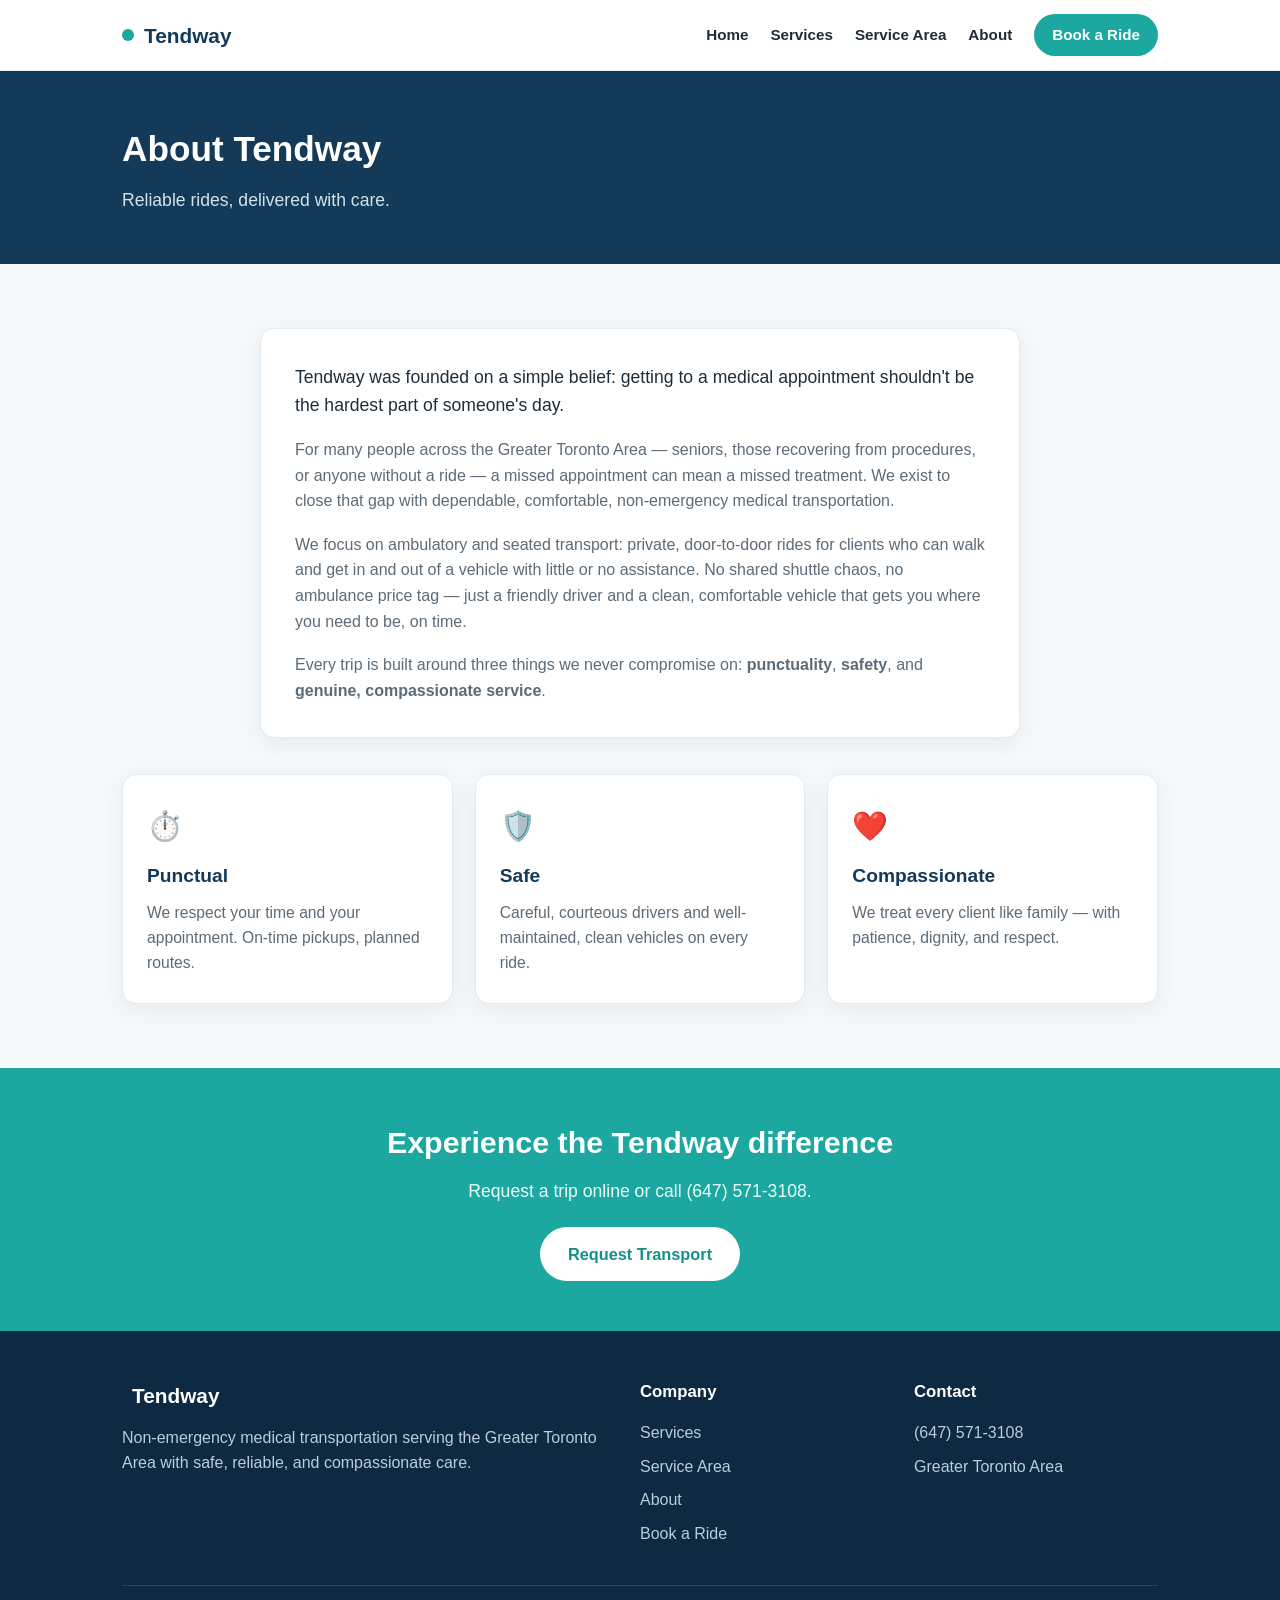
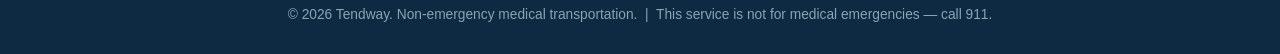
==== about.html @ b4420590 "Tendway website: multi-page site + booking form (Cloudflare Pages)" ====
<!DOCTYPE html>
<html lang="en">
<head>
<meta charset="UTF-8">
<meta name="viewport" content="width=device-width, initial-scale=1.0">
<title>About | Tendway Medical Transport</title>
<meta name="description" content="Tendway is a GTA-based non-emergency medical transportation service built on punctuality, safety, and compassionate care.">
<link rel="stylesheet" href="/styles.css">
</head>
<body>

<header class="site">
  <nav class="nav">
    <a href="/" class="brand"><span class="dot"></span>Tendway</a>
    <div class="navlinks">
      <a href="/">Home</a>
      <a href="/services.html">Services</a>
      <a href="/service-area.html">Service Area</a>
      <a href="/about.html">About</a>
      <a href="/contact.html" class="nav-cta">Book a Ride</a>
    </div>
  </nav>
</header>

<section class="page-hero">
  <div class="container">
    <h1>About Tendway</h1>
    <p>Reliable rides, delivered with care.</p>
  </div>
</section>

<section class="block">
  <div class="container">
    <div class="form-wrap" style="max-width:760px;">
      <p style="font-size:1.1rem; margin-bottom:18px;">Tendway was founded on a simple belief: getting to a medical appointment shouldn't be the hardest part of someone's day.</p>
      <p style="color:var(--muted); margin-bottom:18px;">For many people across the Greater Toronto Area — seniors, those recovering from procedures, or anyone without a ride — a missed appointment can mean a missed treatment. We exist to close that gap with dependable, comfortable, non-emergency medical transportation.</p>
      <p style="color:var(--muted); margin-bottom:18px;">We focus on ambulatory and seated transport: private, door-to-door rides for clients who can walk and get in and out of a vehicle with little or no assistance. No shared shuttle chaos, no ambulance price tag — just a friendly driver and a clean, comfortable vehicle that gets you where you need to be, on time.</p>
      <p style="color:var(--muted);">Every trip is built around three things we never compromise on: <strong>punctuality</strong>, <strong>safety</strong>, and <strong>genuine, compassionate service</strong>.</p>
    </div>

    <div class="cards" style="margin-top:36px;">
      <div class="card"><span class="ic">⏱️</span><h3>Punctual</h3><p>We respect your time and your appointment. On-time pickups, planned routes.</p></div>
      <div class="card"><span class="ic">🛡️</span><h3>Safe</h3><p>Careful, courteous drivers and well-maintained, clean vehicles on every ride.</p></div>
      <div class="card"><span class="ic">❤️</span><h3>Compassionate</h3><p>We treat every client like family — with patience, dignity, and respect.</p></div>
    </div>
  </div>
</section>

<section class="cta-strip">
  <div class="container">
    <h2>Experience the Tendway difference</h2>
    <p>Request a trip online or call (647) 571-3108.</p>
    <a href="/contact.html" class="btn btn-primary">Request Transport</a>
  </div>
</section>

<footer class="site">
  <div class="container">
    <div class="foot-grid">
      <div>
        <div class="foot-brand"><span class="dot" style="background:var(--teal)"></span>Tendway</div>
        <p>Non-emergency medical transportation serving the Greater Toronto Area with safe, reliable, and compassionate care.</p>
      </div>
      <div>
        <h4>Company</h4>
        <a href="/services.html">Services</a>
        <a href="/service-area.html">Service Area</a>
        <a href="/about.html">About</a>
        <a href="/contact.html">Book a Ride</a>
      </div>
      <div>
        <h4>Contact</h4>
        <a href="tel:+16475713108">(647) 571-3108</a>
        <a href="/service-area.html">Greater Toronto Area</a>
      </div>
    </div>
    <div class="foot-bottom">© 2026 Tendway. Non-emergency medical transportation. &nbsp;|&nbsp; This service is not for medical emergencies — call 911.</div>
  </div>
</footer>

</body>
</html>
---- styles.css ----
:root {
  --navy: #143a5a;
  --navy-deep: #0e2a42;
  --teal: #1ca7a0;
  --teal-dark: #178f89;
  --bg: #f6f9fb;
  --text: #1f2d3a;
  --muted: #5c6b78;
  --line: #e2e9ef;
  --white: #ffffff;
  --shadow: 0 6px 24px rgba(20, 58, 90, 0.08);
  --radius: 14px;
}

* { box-sizing: border-box; margin: 0; padding: 0; }

html { scroll-behavior: smooth; }

body {
  font-family: -apple-system, BlinkMacSystemFont, "Segoe UI", Roboto, Helvetica, Arial, sans-serif;
  color: var(--text);
  background: var(--bg);
  line-height: 1.6;
  -webkit-font-smoothing: antialiased;
}

a { color: var(--teal-dark); text-decoration: none; }
a:hover { text-decoration: underline; }

.container { max-width: 1080px; margin: 0 auto; padding: 0 22px; }

/* Header / Nav */
header.site {
  background: var(--white);
  border-bottom: 1px solid var(--line);
  position: sticky;
  top: 0;
  z-index: 100;
}
.nav {
  display: flex;
  align-items: center;
  justify-content: space-between;
  padding: 14px 22px;
  max-width: 1080px;
  margin: 0 auto;
  flex-wrap: wrap;
  gap: 10px;
}
.brand { display: flex; align-items: center; gap: 10px; font-weight: 800; font-size: 1.3rem; color: var(--navy); }
.brand .dot { width: 12px; height: 12px; border-radius: 50%; background: var(--teal); display: inline-block; }
.brand:hover { text-decoration: none; }
.navlinks { display: flex; gap: 22px; align-items: center; flex-wrap: wrap; }
.navlinks a { color: var(--text); font-weight: 600; font-size: 0.95rem; }
.navlinks a:hover { color: var(--teal-dark); text-decoration: none; }
.nav-cta {
  background: var(--teal);
  color: #fff !important;
  padding: 9px 18px;
  border-radius: 999px;
  font-weight: 700;
}
.nav-cta:hover { background: var(--teal-dark); text-decoration: none; }

/* Hero */
.hero {
  background: linear-gradient(135deg, var(--navy) 0%, var(--navy-deep) 100%);
  color: #fff;
  padding: 72px 0 80px;
}
.hero h1 { font-size: 2.6rem; line-height: 1.15; margin-bottom: 16px; font-weight: 800; }
.hero p.lead { font-size: 1.2rem; color: #cfe3ee; max-width: 620px; margin-bottom: 28px; }
.hero .actions { display: flex; gap: 14px; flex-wrap: wrap; align-items: center; }
.btn {
  display: inline-block;
  padding: 14px 28px;
  border-radius: 999px;
  font-weight: 700;
  font-size: 1.02rem;
  cursor: pointer;
  border: none;
}
.btn-primary { background: var(--teal); color: #fff; }
.btn-primary:hover { background: var(--teal-dark); text-decoration: none; }
.btn-ghost { background: rgba(255,255,255,0.12); color: #fff; border: 1px solid rgba(255,255,255,0.35); }
.btn-ghost:hover { background: rgba(255,255,255,0.2); text-decoration: none; }
.phone-big { font-size: 1.25rem; font-weight: 800; color: #fff; }
.phone-big:hover { text-decoration: none; color: #fff; }

.trustbar { display: flex; gap: 26px; flex-wrap: wrap; margin-top: 34px; }
.trustbar .item { display: flex; align-items: center; gap: 8px; color: #bcd6e5; font-size: 0.95rem; font-weight: 600; }
.trustbar .item span.ic { color: var(--teal); font-size: 1.2rem; }

/* Sections */
section.block { padding: 64px 0; }
section.block.alt { background: var(--white); }
.section-head { text-align: center; max-width: 660px; margin: 0 auto 44px; }
.section-head h2 { font-size: 2rem; color: var(--navy); margin-bottom: 12px; }
.section-head p { color: var(--muted); font-size: 1.08rem; }
.eyebrow { color: var(--teal-dark); font-weight: 800; letter-spacing: 0.08em; text-transform: uppercase; font-size: 0.82rem; margin-bottom: 8px; }

/* Cards */
.cards { display: grid; grid-template-columns: repeat(auto-fit, minmax(260px, 1fr)); gap: 22px; }
.card {
  background: var(--white);
  border: 1px solid var(--line);
  border-radius: var(--radius);
  padding: 28px 24px;
  box-shadow: var(--shadow);
}
section.block.alt .card { background: var(--bg); }
.card .ic { font-size: 1.8rem; margin-bottom: 12px; display: block; }
.card h3 { color: var(--navy); font-size: 1.2rem; margin-bottom: 8px; }
.card p { color: var(--muted); font-size: 0.98rem; }

/* Service area list */
.area-grid { display: grid; grid-template-columns: repeat(auto-fit, minmax(150px, 1fr)); gap: 10px; max-width: 760px; margin: 0 auto; }
.area-grid div { background: var(--white); border: 1px solid var(--line); border-radius: 10px; padding: 12px 16px; font-weight: 600; color: var(--navy); text-align: center; }

/* CTA strip */
.cta-strip { background: var(--teal); color: #fff; padding: 50px 0; text-align: center; }
.cta-strip h2 { font-size: 1.9rem; margin-bottom: 10px; }
.cta-strip p { font-size: 1.1rem; margin-bottom: 22px; color: #e6fffb; }
.cta-strip .btn-primary { background: #fff; color: var(--teal-dark); }
.cta-strip .btn-primary:hover { background: #eafffd; }

/* Form */
.form-wrap { max-width: 680px; margin: 0 auto; background: var(--white); border: 1px solid var(--line); border-radius: var(--radius); padding: 34px; box-shadow: var(--shadow); }
.form-row { display: grid; grid-template-columns: 1fr 1fr; gap: 16px; }
.field { margin-bottom: 16px; }
.field label { display: block; font-weight: 700; color: var(--navy); margin-bottom: 6px; font-size: 0.92rem; }
.field input, .field select, .field textarea {
  width: 100%;
  padding: 12px 14px;
  border: 1px solid var(--line);
  border-radius: 10px;
  font-size: 1rem;
  font-family: inherit;
  color: var(--text);
  background: #fbfdfe;
}
.field input:focus, .field select:focus, .field textarea:focus { outline: none; border-color: var(--teal); }
.field textarea { resize: vertical; min-height: 90px; }
.form-note { font-size: 0.86rem; color: var(--muted); margin-top: 4px; }
.form-msg { padding: 14px 16px; border-radius: 10px; margin-bottom: 18px; font-weight: 600; display: none; }
.form-msg.ok { background: #e7f8f6; color: var(--teal-dark); display: block; }
.form-msg.err { background: #fdecec; color: #c0392b; display: block; }

/* Footer */
footer.site { background: var(--navy-deep); color: #b9cdda; padding: 48px 0 28px; }
.foot-grid { display: grid; grid-template-columns: 2fr 1fr 1fr; gap: 30px; margin-bottom: 30px; }
footer.site h4 { color: #fff; margin-bottom: 14px; font-size: 1.05rem; }
footer.site a { color: #b9cdda; display: block; margin-bottom: 8px; }
footer.site a:hover { color: #fff; }
.foot-brand { display: flex; align-items: center; gap: 10px; font-weight: 800; font-size: 1.3rem; color: #fff; margin-bottom: 12px; }
.foot-bottom { border-top: 1px solid rgba(255,255,255,0.12); padding-top: 18px; font-size: 0.86rem; color: #8aa3b3; text-align: center; }

/* Page hero (subpages) */
.page-hero { background: var(--navy); color: #fff; padding: 50px 0; }
.page-hero h1 { font-size: 2.2rem; margin-bottom: 8px; }
.page-hero p { color: #cfe3ee; font-size: 1.1rem; }

@media (max-width: 720px) {
  .hero h1 { font-size: 2rem; }
  .form-row { grid-template-columns: 1fr; }
  .foot-grid { grid-template-columns: 1fr; }
  .navlinks { width: 100%; justify-content: flex-start; }
}
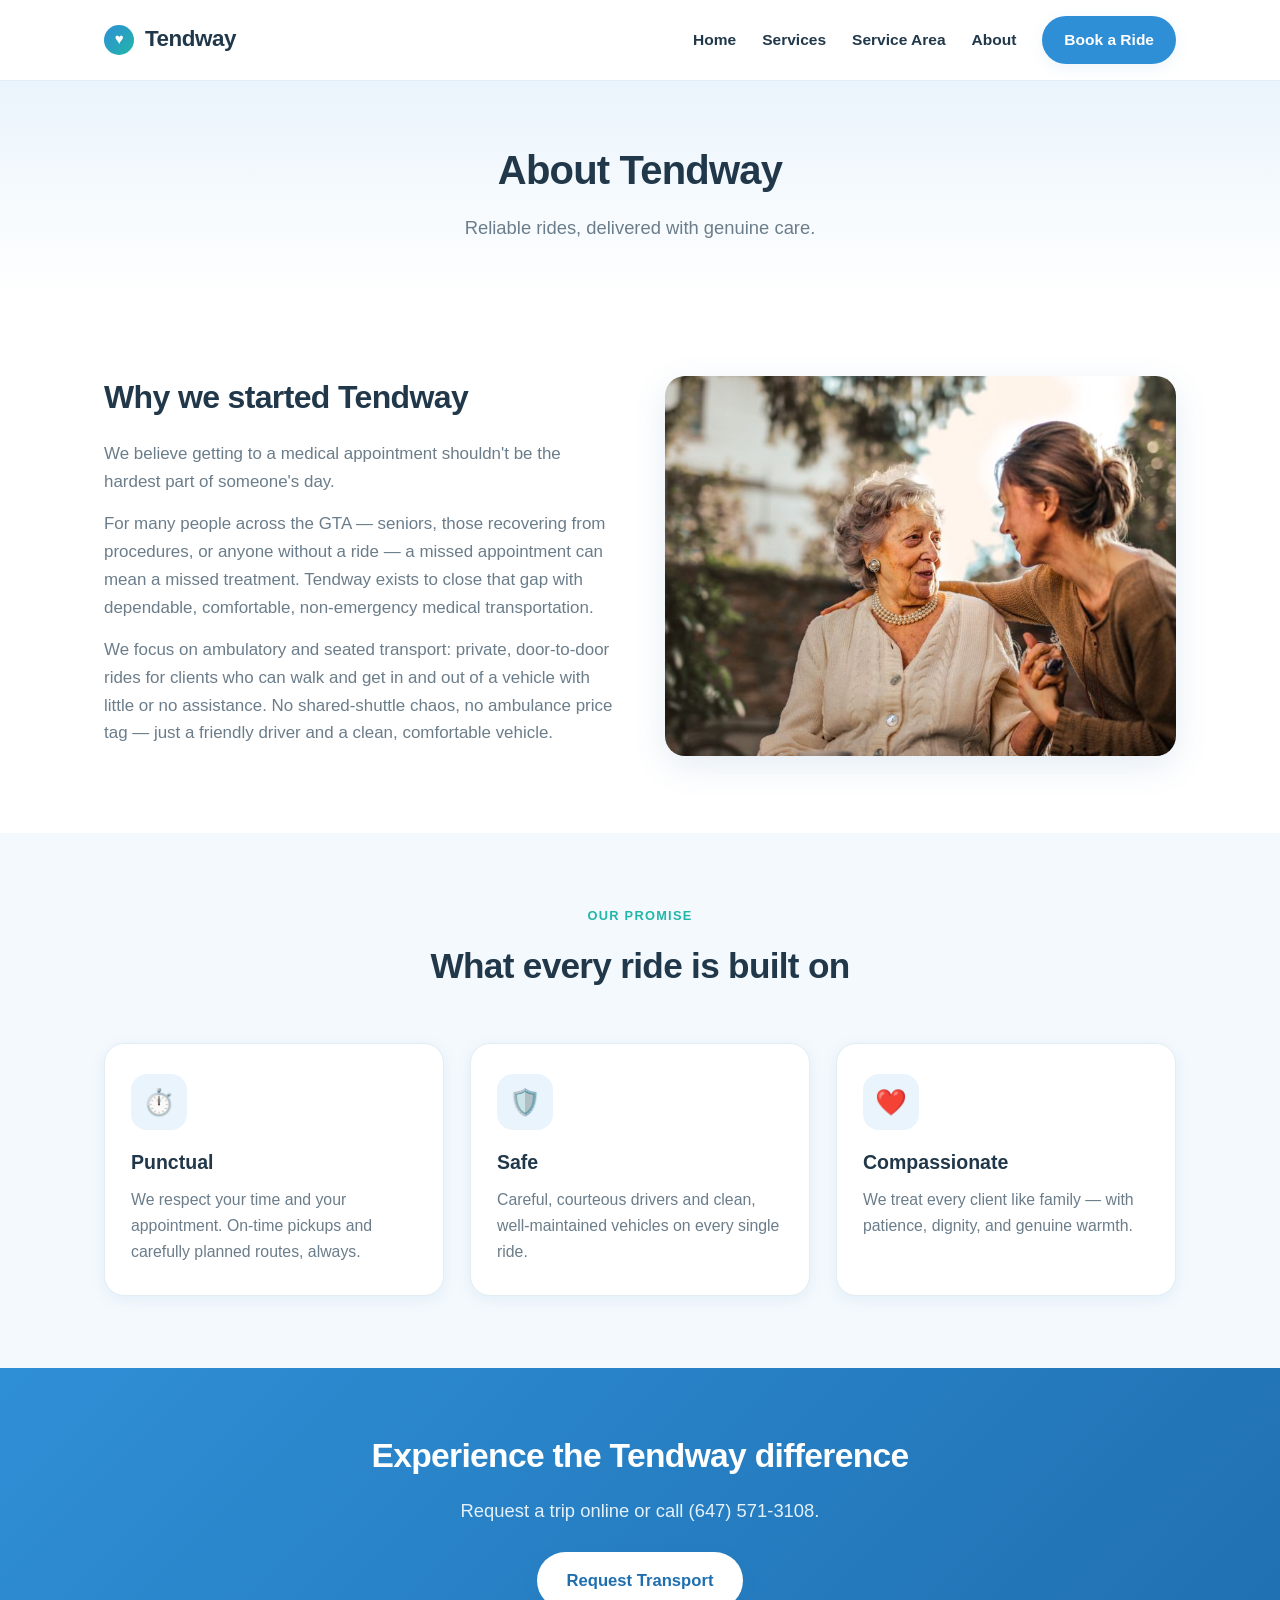
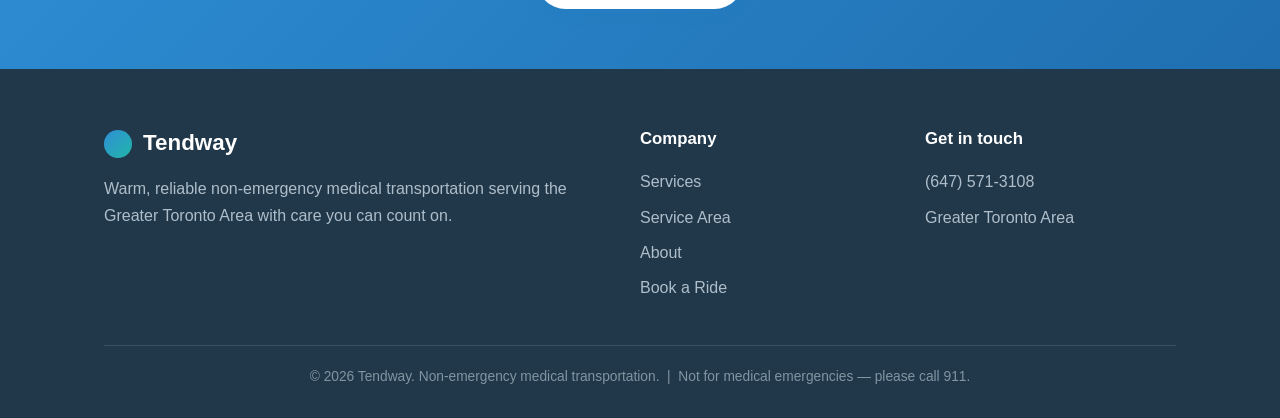
==== commit f66a5575: "Warm redesign: sky-blue palette, photo hero, feature rows, testimonials with faces, real photography" ====
--- a/about.html
+++ b/about.html
@@ -4,14 +4,14 @@
 <meta charset="UTF-8">
 <meta name="viewport" content="width=device-width, initial-scale=1.0">
 <title>About | Tendway Medical Transport</title>
-<meta name="description" content="Tendway is a GTA-based non-emergency medical transportation service built on punctuality, safety, and compassionate care.">
+<meta name="description" content="Tendway is a GTA-based non-emergency medical transportation service built on punctuality, safety, and warm, compassionate care.">
 <link rel="stylesheet" href="/styles.css">
 </head>
 <body>
 
 <header class="site">
   <nav class="nav">
-    <a href="/" class="brand"><span class="dot"></span>Tendway</a>
+    <a href="/" class="brand"><span class="dot">♥</span>Tendway</a>
     <div class="navlinks">
       <a href="/">Home</a>
       <a href="/services.html">Services</a>
@@ -25,23 +25,29 @@
 <section class="page-hero">
   <div class="container">
     <h1>About Tendway</h1>
-    <p>Reliable rides, delivered with care.</p>
+    <p>Reliable rides, delivered with genuine care.</p>
   </div>
 </section>
 
 <section class="block">
+  <div class="container feature">
+    <div class="feature-text">
+      <h2>Why we started Tendway</h2>
+      <p>We believe getting to a medical appointment shouldn't be the hardest part of someone's day.</p>
+      <p>For many people across the GTA — seniors, those recovering from procedures, or anyone without a ride — a missed appointment can mean a missed treatment. Tendway exists to close that gap with dependable, comfortable, non-emergency medical transportation.</p>
+      <p>We focus on ambulatory and seated transport: private, door-to-door rides for clients who can walk and get in and out of a vehicle with little or no assistance. No shared-shuttle chaos, no ambulance price tag — just a friendly driver and a clean, comfortable vehicle.</p>
+    </div>
+    <img class="feature-img" src="/img/senior.jpg" alt="A caregiver and senior smiling together">
+  </div>
+</section>
+
+<section class="block tint">
   <div class="container">
-    <div class="form-wrap" style="max-width:760px;">
-      <p style="font-size:1.1rem; margin-bottom:18px;">Tendway was founded on a simple belief: getting to a medical appointment shouldn't be the hardest part of someone's day.</p>
-      <p style="color:var(--muted); margin-bottom:18px;">For many people across the Greater Toronto Area — seniors, those recovering from procedures, or anyone without a ride — a missed appointment can mean a missed treatment. We exist to close that gap with dependable, comfortable, non-emergency medical transportation.</p>
-      <p style="color:var(--muted); margin-bottom:18px;">We focus on ambulatory and seated transport: private, door-to-door rides for clients who can walk and get in and out of a vehicle with little or no assistance. No shared shuttle chaos, no ambulance price tag — just a friendly driver and a clean, comfortable vehicle that gets you where you need to be, on time.</p>
-      <p style="color:var(--muted);">Every trip is built around three things we never compromise on: <strong>punctuality</strong>, <strong>safety</strong>, and <strong>genuine, compassionate service</strong>.</p>
-    </div>
-
-    <div class="cards" style="margin-top:36px;">
-      <div class="card"><span class="ic">⏱️</span><h3>Punctual</h3><p>We respect your time and your appointment. On-time pickups, planned routes.</p></div>
-      <div class="card"><span class="ic">🛡️</span><h3>Safe</h3><p>Careful, courteous drivers and well-maintained, clean vehicles on every ride.</p></div>
-      <div class="card"><span class="ic">❤️</span><h3>Compassionate</h3><p>We treat every client like family — with patience, dignity, and respect.</p></div>
+    <div class="section-head"><div class="eyebrow">Our promise</div><h2>What every ride is built on</h2></div>
+    <div class="cards">
+      <div class="card"><div class="ic-circle">⏱️</div><h3>Punctual</h3><p>We respect your time and your appointment. On-time pickups and carefully planned routes, always.</p></div>
+      <div class="card"><div class="ic-circle">🛡️</div><h3>Safe</h3><p>Careful, courteous drivers and clean, well-maintained vehicles on every single ride.</p></div>
+      <div class="card"><div class="ic-circle">❤️</div><h3>Compassionate</h3><p>We treat every client like family — with patience, dignity, and genuine warmth.</p></div>
     </div>
   </div>
 </section>
@@ -58,23 +64,13 @@
   <div class="container">
     <div class="foot-grid">
       <div>
-        <div class="foot-brand"><span class="dot" style="background:var(--teal)"></span>Tendway</div>
-        <p>Non-emergency medical transportation serving the Greater Toronto Area with safe, reliable, and compassionate care.</p>
+        <div class="foot-brand"><span class="dot"></span>Tendway</div>
+        <p>Warm, reliable non-emergency medical transportation serving the Greater Toronto Area with care you can count on.</p>
       </div>
-      <div>
-        <h4>Company</h4>
-        <a href="/services.html">Services</a>
-        <a href="/service-area.html">Service Area</a>
-        <a href="/about.html">About</a>
-        <a href="/contact.html">Book a Ride</a>
-      </div>
-      <div>
-        <h4>Contact</h4>
-        <a href="tel:+16475713108">(647) 571-3108</a>
-        <a href="/service-area.html">Greater Toronto Area</a>
-      </div>
+      <div><h4>Company</h4><a href="/services.html">Services</a><a href="/service-area.html">Service Area</a><a href="/about.html">About</a><a href="/contact.html">Book a Ride</a></div>
+      <div><h4>Get in touch</h4><a href="tel:+16475713108">(647) 571-3108</a><a href="/service-area.html">Greater Toronto Area</a></div>
     </div>
-    <div class="foot-bottom">© 2026 Tendway. Non-emergency medical transportation. &nbsp;|&nbsp; This service is not for medical emergencies — call 911.</div>
+    <div class="foot-bottom">© 2026 Tendway. Non-emergency medical transportation. &nbsp;|&nbsp; Not for medical emergencies — please call 911.</div>
   </div>
 </footer>
 
--- a/styles.css
+++ b/styles.css
@@ -1,168 +1,160 @@
 :root {
-  --navy: #143a5a;
-  --navy-deep: #0e2a42;
-  --teal: #1ca7a0;
-  --teal-dark: #178f89;
-  --bg: #f6f9fb;
-  --text: #1f2d3a;
-  --muted: #5c6b78;
-  --line: #e2e9ef;
+  --sky: #2f8fd6;
+  --sky-deep: #1f6fb0;
+  --sky-soft: #eaf4fc;
+  --sky-mist: #f4f9fd;
+  --accent: #21b6a8;
+  --ink: #21384a;
+  --text: #3a4d5c;
+  --muted: #6b7d8a;
+  --line: #e3edf4;
   --white: #ffffff;
-  --shadow: 0 6px 24px rgba(20, 58, 90, 0.08);
-  --radius: 14px;
+  --warm: #fff7ec;
+  --shadow: 0 10px 34px rgba(31, 111, 176, 0.12);
+  --shadow-sm: 0 4px 16px rgba(31, 111, 176, 0.08);
+  --radius: 20px;
+  --radius-sm: 14px;
 }
 
 * { box-sizing: border-box; margin: 0; padding: 0; }
-
 html { scroll-behavior: smooth; }
-
 body {
-  font-family: -apple-system, BlinkMacSystemFont, "Segoe UI", Roboto, Helvetica, Arial, sans-serif;
+  font-family: "Segoe UI", -apple-system, BlinkMacSystemFont, Roboto, Helvetica, Arial, sans-serif;
   color: var(--text);
-  background: var(--bg);
-  line-height: 1.6;
+  background: var(--white);
+  line-height: 1.65;
   -webkit-font-smoothing: antialiased;
 }
-
-a { color: var(--teal-dark); text-decoration: none; }
+a { color: var(--sky-deep); text-decoration: none; }
 a:hover { text-decoration: underline; }
-
-.container { max-width: 1080px; margin: 0 auto; padding: 0 22px; }
+.container { max-width: 1120px; margin: 0 auto; padding: 0 24px; }
+img { max-width: 100%; display: block; }
 
 /* Header / Nav */
-header.site {
-  background: var(--white);
-  border-bottom: 1px solid var(--line);
-  position: sticky;
-  top: 0;
-  z-index: 100;
-}
-.nav {
-  display: flex;
-  align-items: center;
-  justify-content: space-between;
-  padding: 14px 22px;
-  max-width: 1080px;
-  margin: 0 auto;
-  flex-wrap: wrap;
-  gap: 10px;
-}
-.brand { display: flex; align-items: center; gap: 10px; font-weight: 800; font-size: 1.3rem; color: var(--navy); }
-.brand .dot { width: 12px; height: 12px; border-radius: 50%; background: var(--teal); display: inline-block; }
+header.site { background: var(--white); border-bottom: 1px solid var(--line); position: sticky; top: 0; z-index: 100; }
+.nav { display: flex; align-items: center; justify-content: space-between; padding: 16px 24px; max-width: 1120px; margin: 0 auto; flex-wrap: wrap; gap: 10px; }
+.brand { display: flex; align-items: center; gap: 11px; font-weight: 800; font-size: 1.4rem; color: var(--ink); letter-spacing: -0.02em; }
+.brand .dot { width: 30px; height: 30px; border-radius: 50%; background: linear-gradient(135deg, var(--sky), var(--accent)); display: inline-flex; align-items: center; justify-content: center; color:#fff; font-size:15px; }
 .brand:hover { text-decoration: none; }
-.navlinks { display: flex; gap: 22px; align-items: center; flex-wrap: wrap; }
-.navlinks a { color: var(--text); font-weight: 600; font-size: 0.95rem; }
-.navlinks a:hover { color: var(--teal-dark); text-decoration: none; }
-.nav-cta {
-  background: var(--teal);
-  color: #fff !important;
-  padding: 9px 18px;
-  border-radius: 999px;
-  font-weight: 700;
-}
-.nav-cta:hover { background: var(--teal-dark); text-decoration: none; }
+.navlinks { display: flex; gap: 26px; align-items: center; flex-wrap: wrap; }
+.navlinks a { color: var(--ink); font-weight: 600; font-size: 0.97rem; }
+.navlinks a:hover { color: var(--sky-deep); text-decoration: none; }
+.nav-cta { background: var(--sky); color: #fff !important; padding: 11px 22px; border-radius: 999px; font-weight: 700; box-shadow: var(--shadow-sm); }
+.nav-cta:hover { background: var(--sky-deep); text-decoration: none; }
 
 /* Hero */
-.hero {
-  background: linear-gradient(135deg, var(--navy) 0%, var(--navy-deep) 100%);
-  color: #fff;
-  padding: 72px 0 80px;
-}
-.hero h1 { font-size: 2.6rem; line-height: 1.15; margin-bottom: 16px; font-weight: 800; }
-.hero p.lead { font-size: 1.2rem; color: #cfe3ee; max-width: 620px; margin-bottom: 28px; }
-.hero .actions { display: flex; gap: 14px; flex-wrap: wrap; align-items: center; }
-.btn {
-  display: inline-block;
-  padding: 14px 28px;
-  border-radius: 999px;
-  font-weight: 700;
-  font-size: 1.02rem;
-  cursor: pointer;
-  border: none;
-}
-.btn-primary { background: var(--teal); color: #fff; }
-.btn-primary:hover { background: var(--teal-dark); text-decoration: none; }
-.btn-ghost { background: rgba(255,255,255,0.12); color: #fff; border: 1px solid rgba(255,255,255,0.35); }
-.btn-ghost:hover { background: rgba(255,255,255,0.2); text-decoration: none; }
-.phone-big { font-size: 1.25rem; font-weight: 800; color: #fff; }
-.phone-big:hover { text-decoration: none; color: #fff; }
+.hero { background: linear-gradient(180deg, var(--sky-soft) 0%, var(--white) 100%); padding: 60px 0 70px; }
+.hero-grid { display: grid; grid-template-columns: 1.05fr 0.95fr; gap: 48px; align-items: center; }
+.hero .pill { display: inline-flex; align-items: center; gap: 8px; background: var(--white); color: var(--sky-deep); font-weight: 700; font-size: 0.85rem; padding: 7px 16px; border-radius: 999px; box-shadow: var(--shadow-sm); margin-bottom: 20px; }
+.hero h1 { font-size: 3rem; line-height: 1.1; margin-bottom: 18px; font-weight: 800; color: var(--ink); letter-spacing: -0.02em; }
+.hero h1 .hl { color: var(--sky-deep); }
+.hero p.lead { font-size: 1.18rem; color: var(--muted); max-width: 540px; margin-bottom: 30px; }
+.hero .actions { display: flex; gap: 16px; flex-wrap: wrap; align-items: center; }
+.hero-img-wrap { position: relative; }
+.hero-img { border-radius: 28px; box-shadow: var(--shadow); width: 100%; height: 460px; object-fit: cover; }
+.hero-badge { position: absolute; bottom: -18px; left: -18px; background: #fff; border-radius: 18px; box-shadow: var(--shadow); padding: 16px 20px; display: flex; align-items: center; gap: 12px; }
+.hero-badge .big { font-size: 1.5rem; font-weight: 800; color: var(--sky-deep); line-height: 1; }
+.hero-badge .small { font-size: 0.82rem; color: var(--muted); font-weight: 600; }
 
-.trustbar { display: flex; gap: 26px; flex-wrap: wrap; margin-top: 34px; }
-.trustbar .item { display: flex; align-items: center; gap: 8px; color: #bcd6e5; font-size: 0.95rem; font-weight: 600; }
-.trustbar .item span.ic { color: var(--teal); font-size: 1.2rem; }
+.btn { display: inline-flex; align-items:center; gap:8px; padding: 15px 30px; border-radius: 999px; font-weight: 700; font-size: 1.04rem; cursor: pointer; border: none; transition: transform .08s ease, background .15s ease; }
+.btn:active { transform: translateY(1px); }
+.btn-primary { background: var(--sky); color: #fff; box-shadow: var(--shadow-sm); }
+.btn-primary:hover { background: var(--sky-deep); text-decoration: none; }
+.btn-ghost { background: #fff; color: var(--sky-deep); border: 1.5px solid var(--line); }
+.btn-ghost:hover { background: var(--sky-mist); text-decoration: none; }
+.phone-inline { font-size: 1.1rem; font-weight: 800; color: var(--ink); }
+.phone-inline:hover { text-decoration: none; color: var(--sky-deep); }
+
+.trustbar { display: flex; gap: 24px; flex-wrap: wrap; margin-top: 32px; }
+.trustbar .item { display: flex; align-items: center; gap: 8px; color: var(--text); font-size: 0.94rem; font-weight: 600; }
+.trustbar .item span.ic { color: var(--accent); font-size: 1.15rem; }
 
 /* Sections */
-section.block { padding: 64px 0; }
-section.block.alt { background: var(--white); }
-.section-head { text-align: center; max-width: 660px; margin: 0 auto 44px; }
-.section-head h2 { font-size: 2rem; color: var(--navy); margin-bottom: 12px; }
-.section-head p { color: var(--muted); font-size: 1.08rem; }
-.eyebrow { color: var(--teal-dark); font-weight: 800; letter-spacing: 0.08em; text-transform: uppercase; font-size: 0.82rem; margin-bottom: 8px; }
+section.block { padding: 72px 0; }
+section.block.tint { background: var(--sky-mist); }
+.section-head { text-align: center; max-width: 680px; margin: 0 auto 48px; }
+.section-head h2 { font-size: 2.2rem; color: var(--ink); margin-bottom: 14px; letter-spacing: -0.02em; }
+.section-head p { color: var(--muted); font-size: 1.1rem; }
+.eyebrow { color: var(--accent); font-weight: 800; letter-spacing: 0.1em; text-transform: uppercase; font-size: 0.8rem; margin-bottom: 10px; }
 
 /* Cards */
-.cards { display: grid; grid-template-columns: repeat(auto-fit, minmax(260px, 1fr)); gap: 22px; }
-.card {
-  background: var(--white);
-  border: 1px solid var(--line);
-  border-radius: var(--radius);
-  padding: 28px 24px;
-  box-shadow: var(--shadow);
-}
-section.block.alt .card { background: var(--bg); }
-.card .ic { font-size: 1.8rem; margin-bottom: 12px; display: block; }
-.card h3 { color: var(--navy); font-size: 1.2rem; margin-bottom: 8px; }
-.card p { color: var(--muted); font-size: 0.98rem; }
+.cards { display: grid; grid-template-columns: repeat(auto-fit, minmax(270px, 1fr)); gap: 26px; }
+.card { background: var(--white); border: 1px solid var(--line); border-radius: var(--radius); padding: 30px 26px; box-shadow: var(--shadow-sm); transition: transform .15s ease, box-shadow .15s ease; }
+.card:hover { transform: translateY(-4px); box-shadow: var(--shadow); }
+.card .ic-circle { width: 56px; height: 56px; border-radius: 16px; background: var(--sky-soft); color: var(--sky-deep); display: flex; align-items: center; justify-content: center; font-size: 1.6rem; margin-bottom: 16px; }
+.card h3 { color: var(--ink); font-size: 1.22rem; margin-bottom: 9px; }
+.card p { color: var(--muted); font-size: 0.99rem; }
 
-/* Service area list */
-.area-grid { display: grid; grid-template-columns: repeat(auto-fit, minmax(150px, 1fr)); gap: 10px; max-width: 760px; margin: 0 auto; }
-.area-grid div { background: var(--white); border: 1px solid var(--line); border-radius: 10px; padding: 12px 16px; font-weight: 600; color: var(--navy); text-align: center; }
+/* Photo feature row */
+.feature { display: grid; grid-template-columns: 1fr 1fr; gap: 50px; align-items: center; }
+.feature.rev .feature-text { order: 2; }
+.feature-img { border-radius: var(--radius); box-shadow: var(--shadow); width: 100%; height: 380px; object-fit: cover; }
+.feature-text h2 { font-size: 2rem; color: var(--ink); margin-bottom: 16px; letter-spacing: -0.02em; }
+.feature-text p { color: var(--muted); font-size: 1.06rem; margin-bottom: 14px; }
+.checklist { list-style: none; margin-top: 8px; }
+.checklist li { display: flex; align-items: flex-start; gap: 10px; margin-bottom: 12px; color: var(--text); font-weight: 600; }
+.checklist li span.ic { color: var(--accent); font-size: 1.2rem; flex-shrink: 0; }
+
+/* Testimonials */
+.tgrid { display: grid; grid-template-columns: repeat(auto-fit, minmax(290px, 1fr)); gap: 26px; }
+.tcard { background: var(--white); border: 1px solid var(--line); border-radius: var(--radius); padding: 30px 28px; box-shadow: var(--shadow-sm); }
+.tcard .stars { color: #f5a623; font-size: 1.05rem; margin-bottom: 12px; }
+.tcard p.quote { color: var(--text); font-size: 1.04rem; font-style: italic; margin-bottom: 20px; }
+.tcard .who { display: flex; align-items: center; gap: 13px; }
+.tcard .who img { width: 50px; height: 50px; border-radius: 50%; object-fit: cover; }
+.tcard .who .name { font-weight: 800; color: var(--ink); font-size: 0.98rem; }
+.tcard .who .role { font-size: 0.85rem; color: var(--muted); }
 
 /* CTA strip */
-.cta-strip { background: var(--teal); color: #fff; padding: 50px 0; text-align: center; }
-.cta-strip h2 { font-size: 1.9rem; margin-bottom: 10px; }
-.cta-strip p { font-size: 1.1rem; margin-bottom: 22px; color: #e6fffb; }
-.cta-strip .btn-primary { background: #fff; color: var(--teal-dark); }
-.cta-strip .btn-primary:hover { background: #eafffd; }
+.cta-strip { background: linear-gradient(135deg, var(--sky) 0%, var(--sky-deep) 100%); color: #fff; padding: 60px 0; text-align: center; }
+.cta-strip h2 { font-size: 2.1rem; margin-bottom: 12px; letter-spacing: -0.02em; }
+.cta-strip p { font-size: 1.15rem; margin-bottom: 26px; color: #e3f1fb; }
+.cta-strip .btn-primary { background: #fff; color: var(--sky-deep); }
+.cta-strip .btn-primary:hover { background: var(--warm); }
+.cta-strip .phone-inline { color:#fff; }
 
 /* Form */
-.form-wrap { max-width: 680px; margin: 0 auto; background: var(--white); border: 1px solid var(--line); border-radius: var(--radius); padding: 34px; box-shadow: var(--shadow); }
-.form-row { display: grid; grid-template-columns: 1fr 1fr; gap: 16px; }
-.field { margin-bottom: 16px; }
-.field label { display: block; font-weight: 700; color: var(--navy); margin-bottom: 6px; font-size: 0.92rem; }
-.field input, .field select, .field textarea {
-  width: 100%;
-  padding: 12px 14px;
-  border: 1px solid var(--line);
-  border-radius: 10px;
-  font-size: 1rem;
-  font-family: inherit;
-  color: var(--text);
-  background: #fbfdfe;
-}
-.field input:focus, .field select:focus, .field textarea:focus { outline: none; border-color: var(--teal); }
-.field textarea { resize: vertical; min-height: 90px; }
+.form-wrap { max-width: 700px; margin: 0 auto; background: var(--white); border: 1px solid var(--line); border-radius: var(--radius); padding: 38px; box-shadow: var(--shadow); }
+.form-row { display: grid; grid-template-columns: 1fr 1fr; gap: 18px; }
+.field { margin-bottom: 18px; }
+.field label { display: block; font-weight: 700; color: var(--ink); margin-bottom: 7px; font-size: 0.92rem; }
+.field input, .field select, .field textarea { width: 100%; padding: 13px 15px; border: 1.5px solid var(--line); border-radius: 12px; font-size: 1rem; font-family: inherit; color: var(--text); background: var(--sky-mist); }
+.field input:focus, .field select:focus, .field textarea:focus { outline: none; border-color: var(--sky); background: #fff; }
+.field textarea { resize: vertical; min-height: 100px; }
 .form-note { font-size: 0.86rem; color: var(--muted); margin-top: 4px; }
-.form-msg { padding: 14px 16px; border-radius: 10px; margin-bottom: 18px; font-weight: 600; display: none; }
-.form-msg.ok { background: #e7f8f6; color: var(--teal-dark); display: block; }
+.form-msg { padding: 15px 17px; border-radius: 12px; margin-bottom: 20px; font-weight: 600; display: none; }
+.form-msg.ok { background: #e6f7f4; color: #178f89; display: block; }
 .form-msg.err { background: #fdecec; color: #c0392b; display: block; }
 
 /* Footer */
-footer.site { background: var(--navy-deep); color: #b9cdda; padding: 48px 0 28px; }
-.foot-grid { display: grid; grid-template-columns: 2fr 1fr 1fr; gap: 30px; margin-bottom: 30px; }
-footer.site h4 { color: #fff; margin-bottom: 14px; font-size: 1.05rem; }
-footer.site a { color: #b9cdda; display: block; margin-bottom: 8px; }
+footer.site { background: var(--ink); color: #aebecb; padding: 56px 0 30px; }
+.foot-grid { display: grid; grid-template-columns: 2fr 1fr 1fr; gap: 34px; margin-bottom: 34px; }
+footer.site h4 { color: #fff; margin-bottom: 16px; font-size: 1.05rem; }
+footer.site a { color: #aebecb; display: block; margin-bottom: 9px; }
 footer.site a:hover { color: #fff; }
-.foot-brand { display: flex; align-items: center; gap: 10px; font-weight: 800; font-size: 1.3rem; color: #fff; margin-bottom: 12px; }
-.foot-bottom { border-top: 1px solid rgba(255,255,255,0.12); padding-top: 18px; font-size: 0.86rem; color: #8aa3b3; text-align: center; }
+.foot-brand { display: flex; align-items: center; gap: 11px; font-weight: 800; font-size: 1.4rem; color: #fff; margin-bottom: 14px; }
+.foot-brand .dot { width: 28px; height: 28px; border-radius: 50%; background: linear-gradient(135deg, var(--sky), var(--accent)); }
+.foot-bottom { border-top: 1px solid rgba(255,255,255,0.12); padding-top: 20px; font-size: 0.86rem; color: #8295a3; text-align: center; }
 
 /* Page hero (subpages) */
-.page-hero { background: var(--navy); color: #fff; padding: 50px 0; }
-.page-hero h1 { font-size: 2.2rem; margin-bottom: 8px; }
-.page-hero p { color: #cfe3ee; font-size: 1.1rem; }
+.page-hero { background: linear-gradient(180deg, var(--sky-soft) 0%, var(--white) 100%); padding: 56px 0; text-align: center; }
+.page-hero h1 { font-size: 2.5rem; margin-bottom: 10px; color: var(--ink); letter-spacing: -0.02em; }
+.page-hero p { color: var(--muted); font-size: 1.15rem; max-width: 600px; margin: 0 auto; }
 
-@media (max-width: 720px) {
-  .hero h1 { font-size: 2rem; }
+/* Area list */
+.area-grid { display: grid; grid-template-columns: repeat(auto-fit, minmax(160px, 1fr)); gap: 12px; max-width: 800px; margin: 0 auto; }
+.area-grid div { background: var(--white); border: 1px solid var(--line); border-radius: 12px; padding: 14px 18px; font-weight: 700; color: var(--ink); text-align: center; box-shadow: var(--shadow-sm); }
+.area-grid div::before { content: "📍 "; }
+
+@media (max-width: 860px) {
+  .hero-grid, .feature { grid-template-columns: 1fr; }
+  .hero h1 { font-size: 2.3rem; }
+  .feature.rev .feature-text { order: 0; }
+  .hero-img, .feature-img { height: 320px; }
+}
+@media (max-width: 640px) {
   .form-row { grid-template-columns: 1fr; }
   .foot-grid { grid-template-columns: 1fr; }
-  .navlinks { width: 100%; justify-content: flex-start; }
+  .navlinks { width: 100%; justify-content: flex-start; gap: 16px; }
+  .hero h1 { font-size: 2rem; }
 }
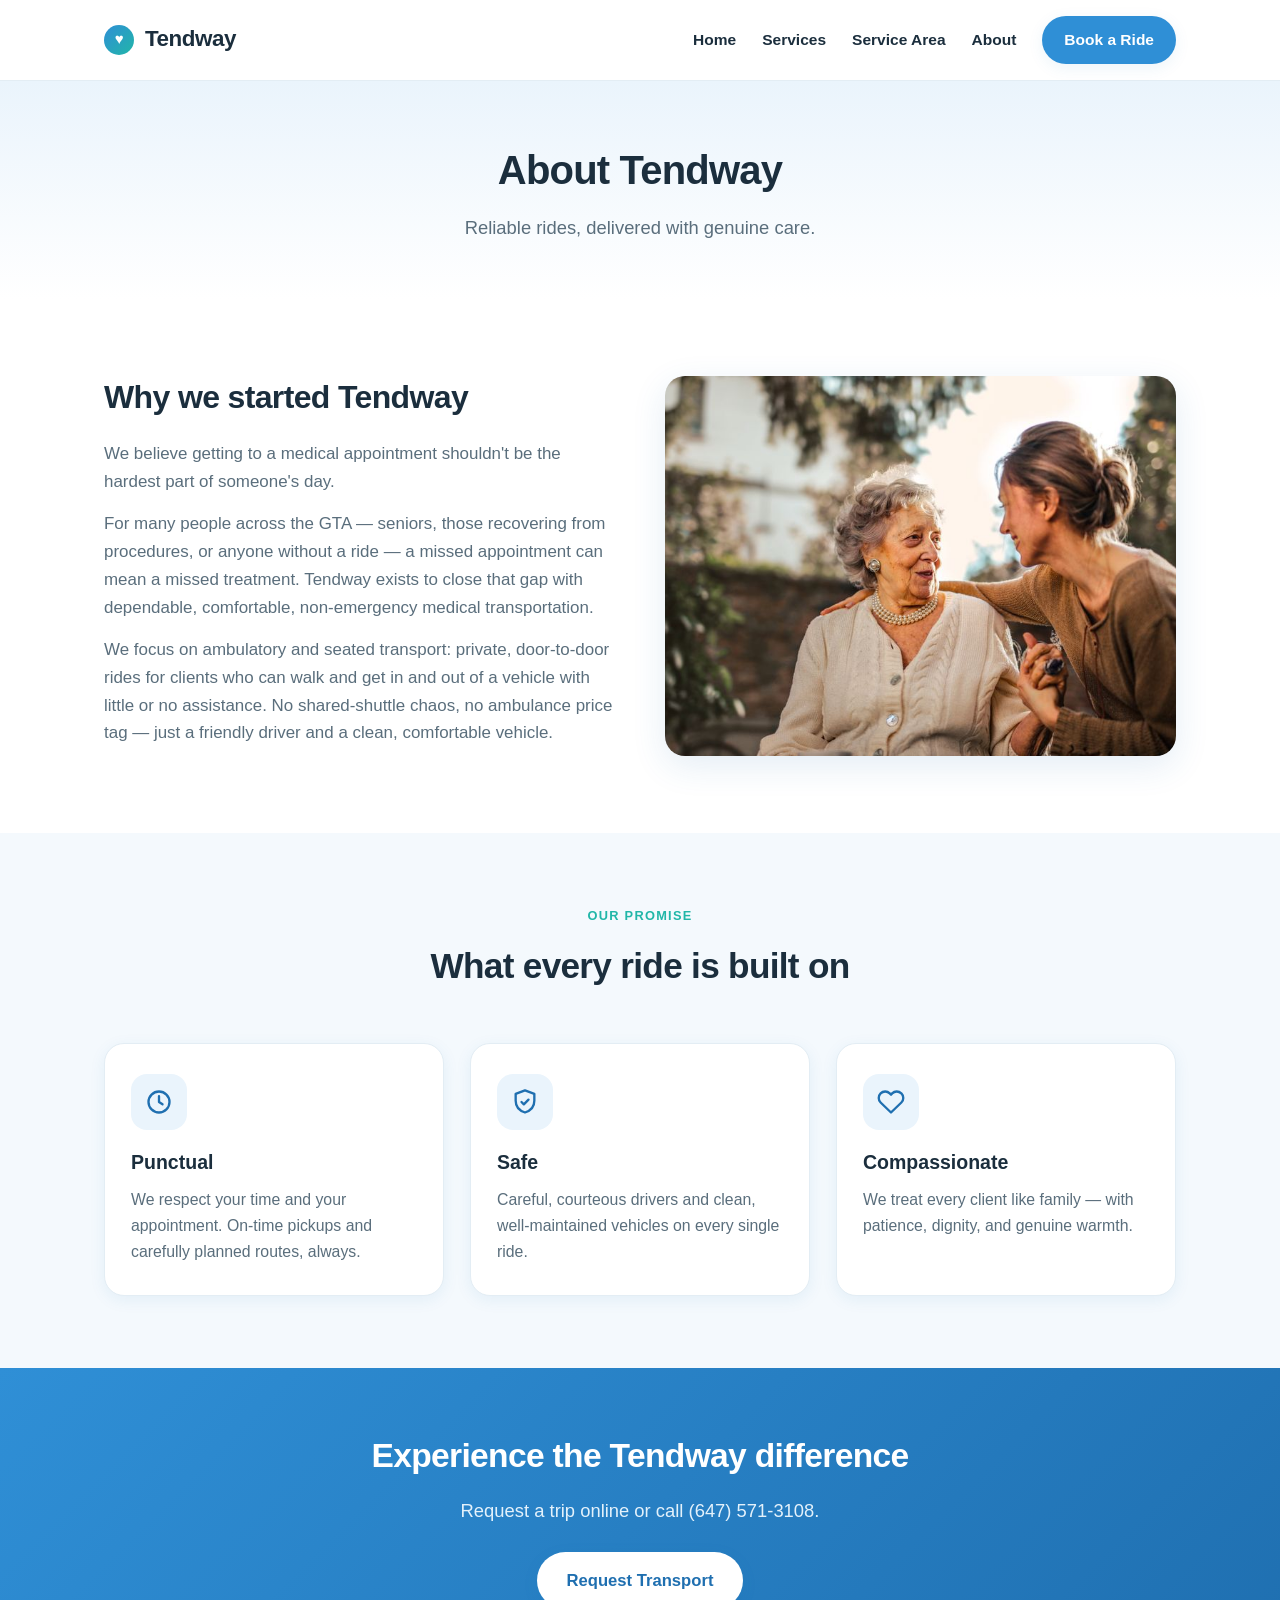
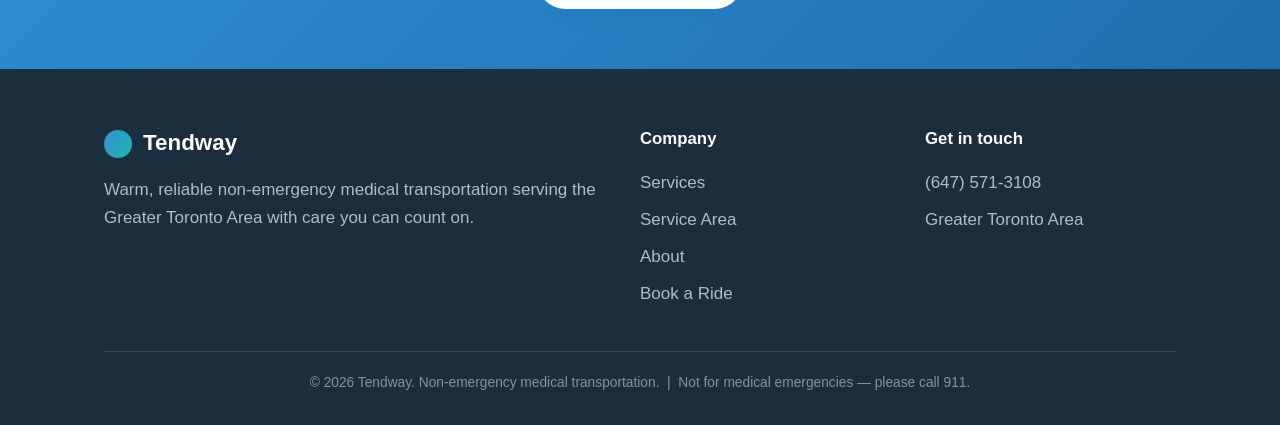
==== commit a2eeeea1: "Polish: replace emoji icons with line-icons, add trust band, bump contrast/type, warm accent" ====
--- a/about.html
+++ b/about.html
@@ -45,9 +45,9 @@
   <div class="container">
     <div class="section-head"><div class="eyebrow">Our promise</div><h2>What every ride is built on</h2></div>
     <div class="cards">
-      <div class="card"><div class="ic-circle">⏱️</div><h3>Punctual</h3><p>We respect your time and your appointment. On-time pickups and carefully planned routes, always.</p></div>
-      <div class="card"><div class="ic-circle">🛡️</div><h3>Safe</h3><p>Careful, courteous drivers and clean, well-maintained vehicles on every single ride.</p></div>
-      <div class="card"><div class="ic-circle">❤️</div><h3>Compassionate</h3><p>We treat every client like family — with patience, dignity, and genuine warmth.</p></div>
+      <div class="card"><div class="ic-circle"><svg viewBox="0 0 24 24" fill="none" stroke="currentColor" stroke-width="2" stroke-linecap="round" stroke-linejoin="round"><circle cx="12" cy="12" r="9"/><path d="M12 7v5l3 2"/></svg></div><h3>Punctual</h3><p>We respect your time and your appointment. On-time pickups and carefully planned routes, always.</p></div>
+      <div class="card"><div class="ic-circle"><svg viewBox="0 0 24 24" fill="none" stroke="currentColor" stroke-width="2" stroke-linecap="round" stroke-linejoin="round"><path d="M12 2 4 5v6c0 5 3.4 8.6 8 10 4.6-1.4 8-5 8-10V5l-8-3z"/><path d="m9 12 2 2 4-4"/></svg></div><h3>Safe</h3><p>Careful, courteous drivers and clean, well-maintained vehicles on every single ride.</p></div>
+      <div class="card"><div class="ic-circle"><svg viewBox="0 0 24 24" fill="none" stroke="currentColor" stroke-width="2" stroke-linecap="round" stroke-linejoin="round"><path d="M20.8 4.6a5.5 5.5 0 0 0-7.8 0L12 5.7l-1.1-1.1a5.5 5.5 0 1 0-7.8 7.8L12 21l8.9-8.6a5.5 5.5 0 0 0 0-7.8z"/></svg></div><h3>Compassionate</h3><p>We treat every client like family — with patience, dignity, and genuine warmth.</p></div>
     </div>
   </div>
 </section>
--- a/styles.css
+++ b/styles.css
@@ -4,9 +4,11 @@
   --sky-soft: #eaf4fc;
   --sky-mist: #f4f9fd;
   --accent: #21b6a8;
-  --ink: #21384a;
-  --text: #3a4d5c;
-  --muted: #6b7d8a;
+  --gold: #f0a830;
+  --gold-soft: #fff4e0;
+  --ink: #1b2e3d;
+  --text: #34485a;
+  --muted: #5a6e7c;
   --line: #e3edf4;
   --white: #ffffff;
   --warm: #fff7ec;
@@ -22,6 +24,7 @@
   font-family: "Segoe UI", -apple-system, BlinkMacSystemFont, Roboto, Helvetica, Arial, sans-serif;
   color: var(--text);
   background: var(--white);
+  font-size: 17px;
   line-height: 1.65;
   -webkit-font-smoothing: antialiased;
 }
@@ -54,6 +57,7 @@
 .hero-img { border-radius: 28px; box-shadow: var(--shadow); width: 100%; height: 460px; object-fit: cover; }
 .hero-badge { position: absolute; bottom: -18px; left: -18px; background: #fff; border-radius: 18px; box-shadow: var(--shadow); padding: 16px 20px; display: flex; align-items: center; gap: 12px; }
 .hero-badge .big { font-size: 1.5rem; font-weight: 800; color: var(--sky-deep); line-height: 1; }
+.hero-badge .big .stars { color: var(--gold); font-size: 1.1rem; }
 .hero-badge .small { font-size: 0.82rem; color: var(--muted); font-weight: 600; }
 
 .btn { display: inline-flex; align-items:center; gap:8px; padding: 15px 30px; border-radius: 999px; font-weight: 700; font-size: 1.04rem; cursor: pointer; border: none; transition: transform .08s ease, background .15s ease; }
@@ -67,7 +71,19 @@
 
 .trustbar { display: flex; gap: 24px; flex-wrap: wrap; margin-top: 32px; }
 .trustbar .item { display: flex; align-items: center; gap: 8px; color: var(--text); font-size: 0.94rem; font-weight: 600; }
-.trustbar .item span.ic { color: var(--accent); font-size: 1.15rem; }
+.trustbar .item span.ic { color: var(--accent); font-size: 1.15rem; display: inline-flex; }
+.trustbar .item svg { width: 18px; height: 18px; color: var(--accent); flex-shrink: 0; }
+
+/* Trust band */
+.trustband { background: var(--white); border-bottom: 1px solid var(--line); }
+.trustband-inner { display: grid; grid-template-columns: repeat(4, 1fr); gap: 22px; padding: 26px 0; }
+.trustband .tb { display: flex; align-items: center; gap: 13px; }
+.trustband .tb-ic { width: 44px; height: 44px; border-radius: 12px; background: var(--sky-soft); color: var(--sky-deep); display: flex; align-items: center; justify-content: center; flex-shrink: 0; }
+.trustband .tb-ic svg { width: 22px; height: 22px; }
+.trustband .tb-t { font-weight: 800; color: var(--ink); font-size: 0.98rem; line-height: 1.25; }
+.trustband .tb-s { font-size: 0.84rem; color: var(--muted); }
+@media (max-width: 860px) { .trustband-inner { grid-template-columns: repeat(2, 1fr); } }
+@media (max-width: 480px) { .trustband-inner { grid-template-columns: 1fr; } }
 
 /* Sections */
 section.block { padding: 72px 0; }
@@ -82,6 +98,7 @@
 .card { background: var(--white); border: 1px solid var(--line); border-radius: var(--radius); padding: 30px 26px; box-shadow: var(--shadow-sm); transition: transform .15s ease, box-shadow .15s ease; }
 .card:hover { transform: translateY(-4px); box-shadow: var(--shadow); }
 .card .ic-circle { width: 56px; height: 56px; border-radius: 16px; background: var(--sky-soft); color: var(--sky-deep); display: flex; align-items: center; justify-content: center; font-size: 1.6rem; margin-bottom: 16px; }
+.card .ic-circle svg { width: 28px; height: 28px; }
 .card h3 { color: var(--ink); font-size: 1.22rem; margin-bottom: 9px; }
 .card p { color: var(--muted); font-size: 0.99rem; }
 
@@ -93,7 +110,8 @@
 .feature-text p { color: var(--muted); font-size: 1.06rem; margin-bottom: 14px; }
 .checklist { list-style: none; margin-top: 8px; }
 .checklist li { display: flex; align-items: flex-start; gap: 10px; margin-bottom: 12px; color: var(--text); font-weight: 600; }
-.checklist li span.ic { color: var(--accent); font-size: 1.2rem; flex-shrink: 0; }
+.checklist li span.ic { color: var(--accent); font-size: 1.2rem; flex-shrink: 0; display: inline-flex; }
+.checklist li span.ic svg { width: 20px; height: 20px; }
 
 /* Testimonials */
 .tgrid { display: grid; grid-template-columns: repeat(auto-fit, minmax(290px, 1fr)); gap: 26px; }
@@ -144,7 +162,7 @@
 /* Area list */
 .area-grid { display: grid; grid-template-columns: repeat(auto-fit, minmax(160px, 1fr)); gap: 12px; max-width: 800px; margin: 0 auto; }
 .area-grid div { background: var(--white); border: 1px solid var(--line); border-radius: 12px; padding: 14px 18px; font-weight: 700; color: var(--ink); text-align: center; box-shadow: var(--shadow-sm); }
-.area-grid div::before { content: "📍 "; }
+.area-grid div::before { content: ""; display: inline-block; width: 9px; height: 9px; border-radius: 50%; background: var(--accent); margin-right: 9px; vertical-align: middle; }
 
 @media (max-width: 860px) {
   .hero-grid, .feature { grid-template-columns: 1fr; }
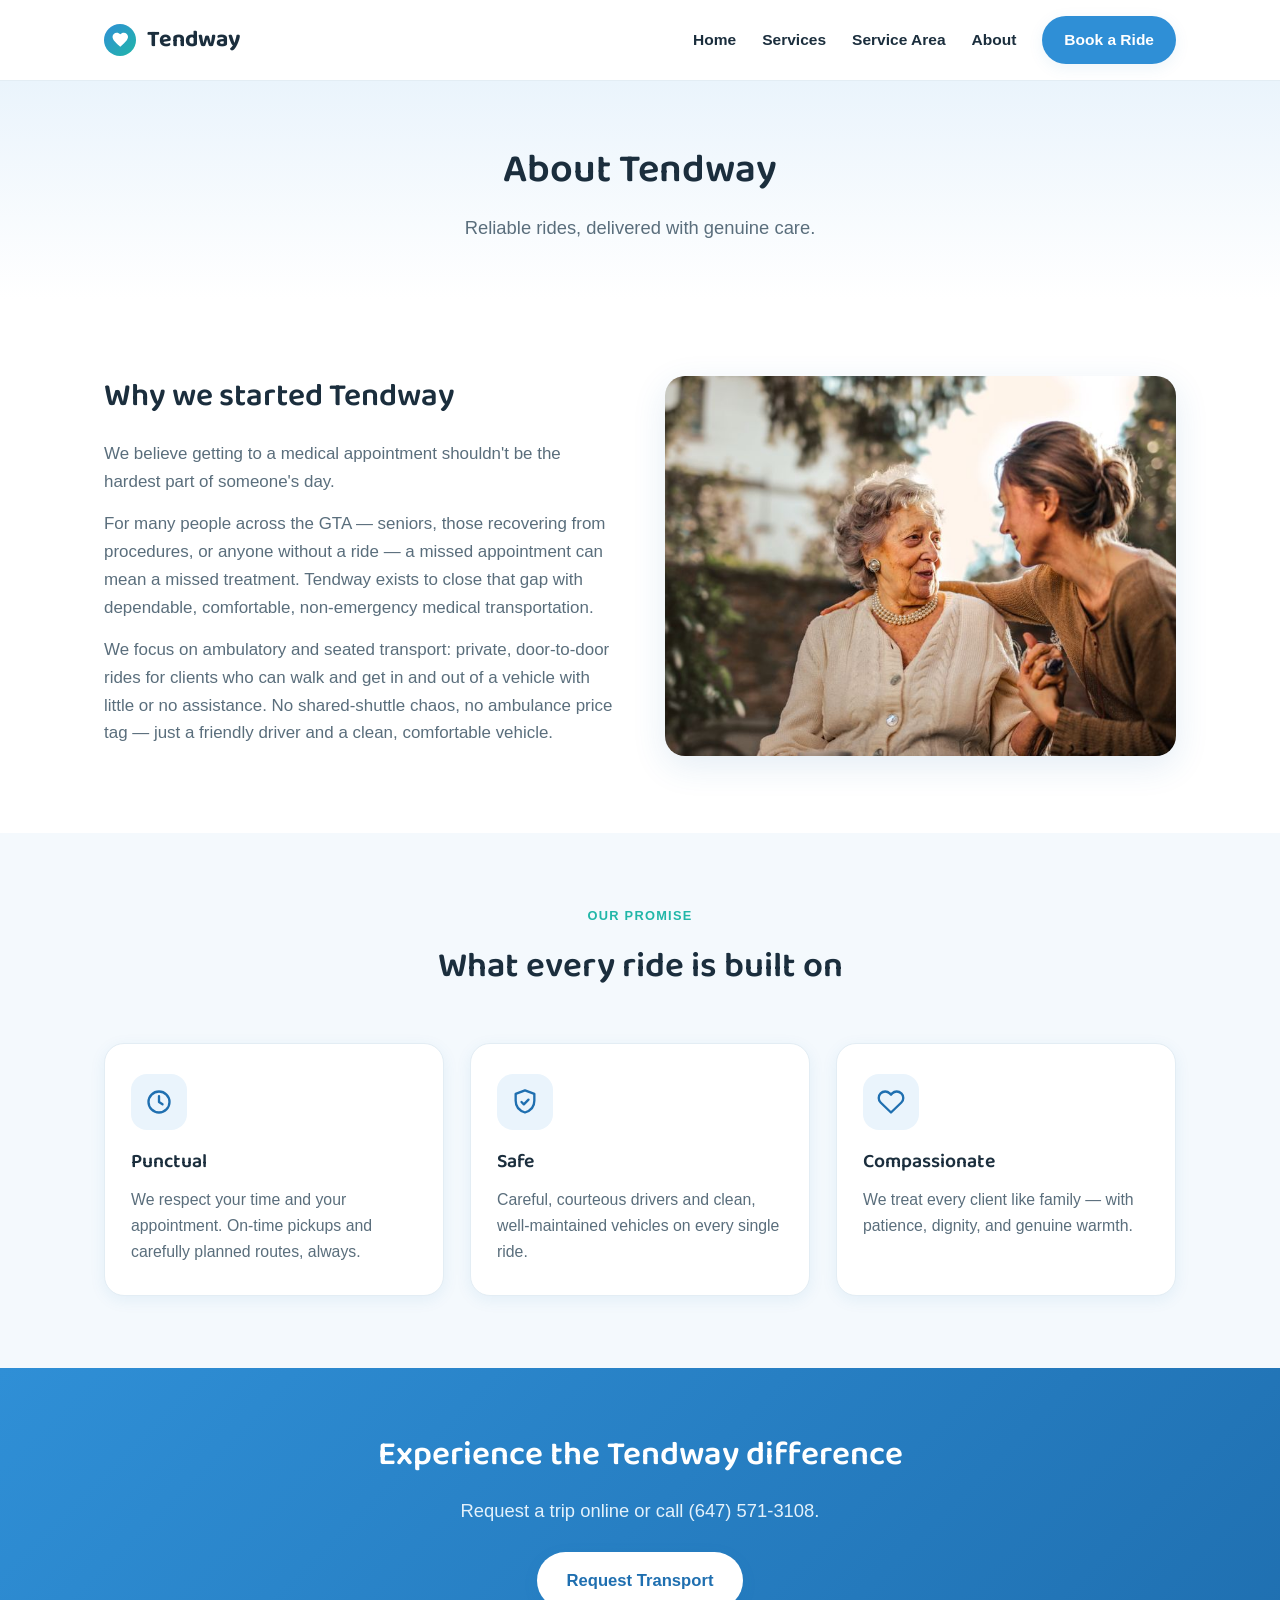
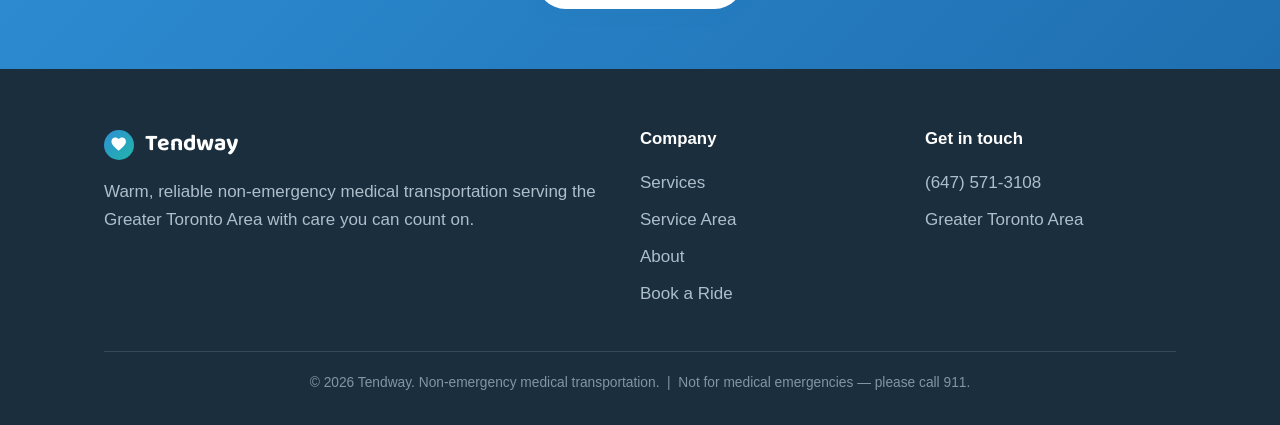
==== commit d83f6189: "Logo: Baloo 2 wordmark + headings, SVG heart centered in mark" ====
--- a/about.html
+++ b/about.html
@@ -5,14 +5,18 @@
 <meta name="viewport" content="width=device-width, initial-scale=1.0">
 <title>About | Tendway Medical Transport</title>
 <meta name="description" content="Tendway is a GTA-based non-emergency medical transportation service built on punctuality, safety, and warm, compassionate care.">
+<link rel="preconnect" href="https://fonts.googleapis.com">
+<link rel="preconnect" href="https://fonts.gstatic.com" crossorigin>
+<link href="https://fonts.googleapis.com/css2?family=Baloo+2:wght@500;600;700;800&display=swap" rel="stylesheet">
 <link rel="stylesheet" href="/styles.css">
 </head>
 <body>
 
 <header class="site">
   <nav class="nav">
-    <a href="/" class="brand"><span class="dot">♥</span>Tendway</a>
-    <div class="navlinks">
+    <a href="/" class="brand"><span class="dot"><svg viewBox="0 -0.85 24 24" fill="currentColor" aria-hidden="true"><path d="M12 20.3l-1.45-1.32C5.4 14.24 2 11.16 2 7.4 2 4.32 4.42 2 7.5 2c1.74 0 3.41.81 4.5 2.09C13.09 2.81 14.76 2 16.5 2 19.58 2 22 4.32 22 7.4c0 3.76-3.4 6.84-8.55 11.59L12 20.3z"/></svg></span>Tendway</a>
+    <button class="nav-toggle" aria-label="Menu" aria-expanded="false" onclick="this.classList.toggle('on');var n=document.getElementById('navlinks');n.classList.toggle('open');this.setAttribute('aria-expanded',n.classList.contains('open'));"><svg class="i-open" viewBox="0 0 24 24" fill="none" stroke="currentColor" stroke-width="2.2" stroke-linecap="round"><path d="M3 6h18M3 12h18M3 18h18"/></svg></button>
+    <div class="navlinks" id="navlinks">
       <a href="/">Home</a>
       <a href="/services.html">Services</a>
       <a href="/service-area.html">Service Area</a>
@@ -64,7 +68,7 @@
   <div class="container">
     <div class="foot-grid">
       <div>
-        <div class="foot-brand"><span class="dot"></span>Tendway</div>
+        <div class="foot-brand"><span class="dot"><svg viewBox="0 -0.85 24 24" fill="currentColor" aria-hidden="true"><path d="M12 20.3l-1.45-1.32C5.4 14.24 2 11.16 2 7.4 2 4.32 4.42 2 7.5 2c1.74 0 3.41.81 4.5 2.09C13.09 2.81 14.76 2 16.5 2 19.58 2 22 4.32 22 7.4c0 3.76-3.4 6.84-8.55 11.59L12 20.3z"/></svg></span>Tendway</div>
         <p>Warm, reliable non-emergency medical transportation serving the Greater Toronto Area with care you can count on.</p>
       </div>
       <div><h4>Company</h4><a href="/services.html">Services</a><a href="/service-area.html">Service Area</a><a href="/about.html">About</a><a href="/contact.html">Book a Ride</a></div>
--- a/styles.css
+++ b/styles.css
@@ -19,6 +19,13 @@
 }
 
 * { box-sizing: border-box; margin: 0; padding: 0; }
+/* Display font (warm/rounded) for logo + headings */
+.brand, .foot-brand,
+h1, h2, h3,
+.hero h1, .section-head h2, .feature-text h2, .cta-strip h2,
+.page-hero h1, .card h3, .tcard .who .name {
+  font-family: "Baloo 2", "Segoe UI", -apple-system, BlinkMacSystemFont, sans-serif;
+}
 html { scroll-behavior: smooth; }
 body {
   font-family: "Segoe UI", -apple-system, BlinkMacSystemFont, Roboto, Helvetica, Arial, sans-serif;
@@ -36,8 +43,9 @@
 /* Header / Nav */
 header.site { background: var(--white); border-bottom: 1px solid var(--line); position: sticky; top: 0; z-index: 100; }
 .nav { display: flex; align-items: center; justify-content: space-between; padding: 16px 24px; max-width: 1120px; margin: 0 auto; flex-wrap: wrap; gap: 10px; }
-.brand { display: flex; align-items: center; gap: 11px; font-weight: 800; font-size: 1.4rem; color: var(--ink); letter-spacing: -0.02em; }
-.brand .dot { width: 30px; height: 30px; border-radius: 50%; background: linear-gradient(135deg, var(--sky), var(--accent)); display: inline-flex; align-items: center; justify-content: center; color:#fff; font-size:15px; }
+.brand { display: flex; align-items: center; gap: 11px; font-weight: 700; font-size: 1.45rem; color: var(--ink); letter-spacing: 0; }
+.brand .dot { width: 32px; height: 32px; border-radius: 50%; background: linear-gradient(135deg, var(--sky), var(--accent)); display: inline-flex; align-items: center; justify-content: center; color:#fff; flex-shrink: 0; }
+.dot svg { width: 58%; height: 58%; display: block; transform: translateY(-3%); }
 .brand:hover { text-decoration: none; }
 .navlinks { display: flex; gap: 26px; align-items: center; flex-wrap: wrap; }
 .navlinks a { color: var(--ink); font-weight: 600; font-size: 0.97rem; }
@@ -45,11 +53,16 @@
 .nav-cta { background: var(--sky); color: #fff !important; padding: 11px 22px; border-radius: 999px; font-weight: 700; box-shadow: var(--shadow-sm); }
 .nav-cta:hover { background: var(--sky-deep); text-decoration: none; }
 
+/* Mobile menu toggle (hidden on desktop) */
+.nav-toggle { display: none; background: none; border: none; padding: 8px; cursor: pointer; color: var(--ink); border-radius: 10px; }
+.nav-toggle svg { width: 26px; height: 26px; display: block; }
+.nav-toggle:hover { background: var(--sky-soft); }
+
 /* Hero */
 .hero { background: linear-gradient(180deg, var(--sky-soft) 0%, var(--white) 100%); padding: 60px 0 70px; }
 .hero-grid { display: grid; grid-template-columns: 1.05fr 0.95fr; gap: 48px; align-items: center; }
 .hero .pill { display: inline-flex; align-items: center; gap: 8px; background: var(--white); color: var(--sky-deep); font-weight: 700; font-size: 0.85rem; padding: 7px 16px; border-radius: 999px; box-shadow: var(--shadow-sm); margin-bottom: 20px; }
-.hero h1 { font-size: 3rem; line-height: 1.1; margin-bottom: 18px; font-weight: 800; color: var(--ink); letter-spacing: -0.02em; }
+.hero h1 { font-size: 3rem; line-height: 1.12; margin-bottom: 18px; font-weight: 600; color: var(--ink); letter-spacing: 0; }
 .hero h1 .hl { color: var(--sky-deep); }
 .hero p.lead { font-size: 1.18rem; color: var(--muted); max-width: 540px; margin-bottom: 30px; }
 .hero .actions { display: flex; gap: 16px; flex-wrap: wrap; align-items: center; }
@@ -89,7 +102,7 @@
 section.block { padding: 72px 0; }
 section.block.tint { background: var(--sky-mist); }
 .section-head { text-align: center; max-width: 680px; margin: 0 auto 48px; }
-.section-head h2 { font-size: 2.2rem; color: var(--ink); margin-bottom: 14px; letter-spacing: -0.02em; }
+.section-head h2 { font-size: 2.2rem; color: var(--ink); margin-bottom: 14px; letter-spacing: 0; font-weight: 600; }
 .section-head p { color: var(--muted); font-size: 1.1rem; }
 .eyebrow { color: var(--accent); font-weight: 800; letter-spacing: 0.1em; text-transform: uppercase; font-size: 0.8rem; margin-bottom: 10px; }
 
@@ -99,14 +112,14 @@
 .card:hover { transform: translateY(-4px); box-shadow: var(--shadow); }
 .card .ic-circle { width: 56px; height: 56px; border-radius: 16px; background: var(--sky-soft); color: var(--sky-deep); display: flex; align-items: center; justify-content: center; font-size: 1.6rem; margin-bottom: 16px; }
 .card .ic-circle svg { width: 28px; height: 28px; }
-.card h3 { color: var(--ink); font-size: 1.22rem; margin-bottom: 9px; }
+.card h3 { color: var(--ink); font-size: 1.22rem; margin-bottom: 9px; font-weight: 600; }
 .card p { color: var(--muted); font-size: 0.99rem; }
 
 /* Photo feature row */
 .feature { display: grid; grid-template-columns: 1fr 1fr; gap: 50px; align-items: center; }
 .feature.rev .feature-text { order: 2; }
 .feature-img { border-radius: var(--radius); box-shadow: var(--shadow); width: 100%; height: 380px; object-fit: cover; }
-.feature-text h2 { font-size: 2rem; color: var(--ink); margin-bottom: 16px; letter-spacing: -0.02em; }
+.feature-text h2 { font-size: 2rem; color: var(--ink); margin-bottom: 16px; letter-spacing: 0; font-weight: 600; }
 .feature-text p { color: var(--muted); font-size: 1.06rem; margin-bottom: 14px; }
 .checklist { list-style: none; margin-top: 8px; }
 .checklist li { display: flex; align-items: flex-start; gap: 10px; margin-bottom: 12px; color: var(--text); font-weight: 600; }
@@ -125,7 +138,7 @@
 
 /* CTA strip */
 .cta-strip { background: linear-gradient(135deg, var(--sky) 0%, var(--sky-deep) 100%); color: #fff; padding: 60px 0; text-align: center; }
-.cta-strip h2 { font-size: 2.1rem; margin-bottom: 12px; letter-spacing: -0.02em; }
+.cta-strip h2 { font-size: 2.1rem; margin-bottom: 12px; letter-spacing: 0; font-weight: 600; }
 .cta-strip p { font-size: 1.15rem; margin-bottom: 26px; color: #e3f1fb; }
 .cta-strip .btn-primary { background: #fff; color: var(--sky-deep); }
 .cta-strip .btn-primary:hover { background: var(--warm); }
@@ -150,13 +163,13 @@
 footer.site h4 { color: #fff; margin-bottom: 16px; font-size: 1.05rem; }
 footer.site a { color: #aebecb; display: block; margin-bottom: 9px; }
 footer.site a:hover { color: #fff; }
-.foot-brand { display: flex; align-items: center; gap: 11px; font-weight: 800; font-size: 1.4rem; color: #fff; margin-bottom: 14px; }
-.foot-brand .dot { width: 28px; height: 28px; border-radius: 50%; background: linear-gradient(135deg, var(--sky), var(--accent)); }
+.foot-brand { display: flex; align-items: center; gap: 11px; font-weight: 700; font-size: 1.45rem; color: #fff; margin-bottom: 14px; }
+.foot-brand .dot { width: 30px; height: 30px; border-radius: 50%; background: linear-gradient(135deg, var(--sky), var(--accent)); display: inline-flex; align-items: center; justify-content: center; color: #fff; flex-shrink: 0; }
 .foot-bottom { border-top: 1px solid rgba(255,255,255,0.12); padding-top: 20px; font-size: 0.86rem; color: #8295a3; text-align: center; }
 
 /* Page hero (subpages) */
 .page-hero { background: linear-gradient(180deg, var(--sky-soft) 0%, var(--white) 100%); padding: 56px 0; text-align: center; }
-.page-hero h1 { font-size: 2.5rem; margin-bottom: 10px; color: var(--ink); letter-spacing: -0.02em; }
+.page-hero h1 { font-size: 2.5rem; margin-bottom: 10px; color: var(--ink); letter-spacing: 0; font-weight: 600; }
 .page-hero p { color: var(--muted); font-size: 1.15rem; max-width: 600px; margin: 0 auto; }
 
 /* Area list */
@@ -169,10 +182,31 @@
   .hero h1 { font-size: 2.3rem; }
   .feature.rev .feature-text { order: 0; }
   .hero-img, .feature-img { height: 320px; }
+
+  /* Collapse nav into a dropdown */
+  .nav { flex-wrap: nowrap; justify-content: space-between; align-items: center; gap: 0; }
+  .nav-toggle { display: inline-flex; flex: 0 0 auto; align-items: center; justify-content: center; }
+  .brand { flex: 0 1 auto; }
+  .navlinks {
+    position: absolute; top: 100%; left: 0; right: 0;
+    flex-direction: column; align-items: stretch; gap: 0;
+    background: var(--white); border-bottom: 1px solid var(--line);
+    box-shadow: var(--shadow); padding: 8px 0;
+    max-height: 0; overflow: hidden; opacity: 0; visibility: hidden;
+    transition: max-height .25s ease, opacity .2s ease;
+  }
+  header.site { position: sticky; }
+  .nav { position: relative; }
+  .navlinks.open { max-height: 420px; opacity: 1; visibility: visible; }
+  .navlinks a { padding: 14px 24px; font-size: 1.05rem; border-bottom: 1px solid var(--sky-mist); }
+  .navlinks a:last-child { border-bottom: none; }
+  .nav-cta {
+    margin: 10px 24px 6px; text-align: center;
+    border-bottom: none !important; box-shadow: var(--shadow-sm);
+  }
 }
 @media (max-width: 640px) {
   .form-row { grid-template-columns: 1fr; }
   .foot-grid { grid-template-columns: 1fr; }
-  .navlinks { width: 100%; justify-content: flex-start; gap: 16px; }
   .hero h1 { font-size: 2rem; }
 }
